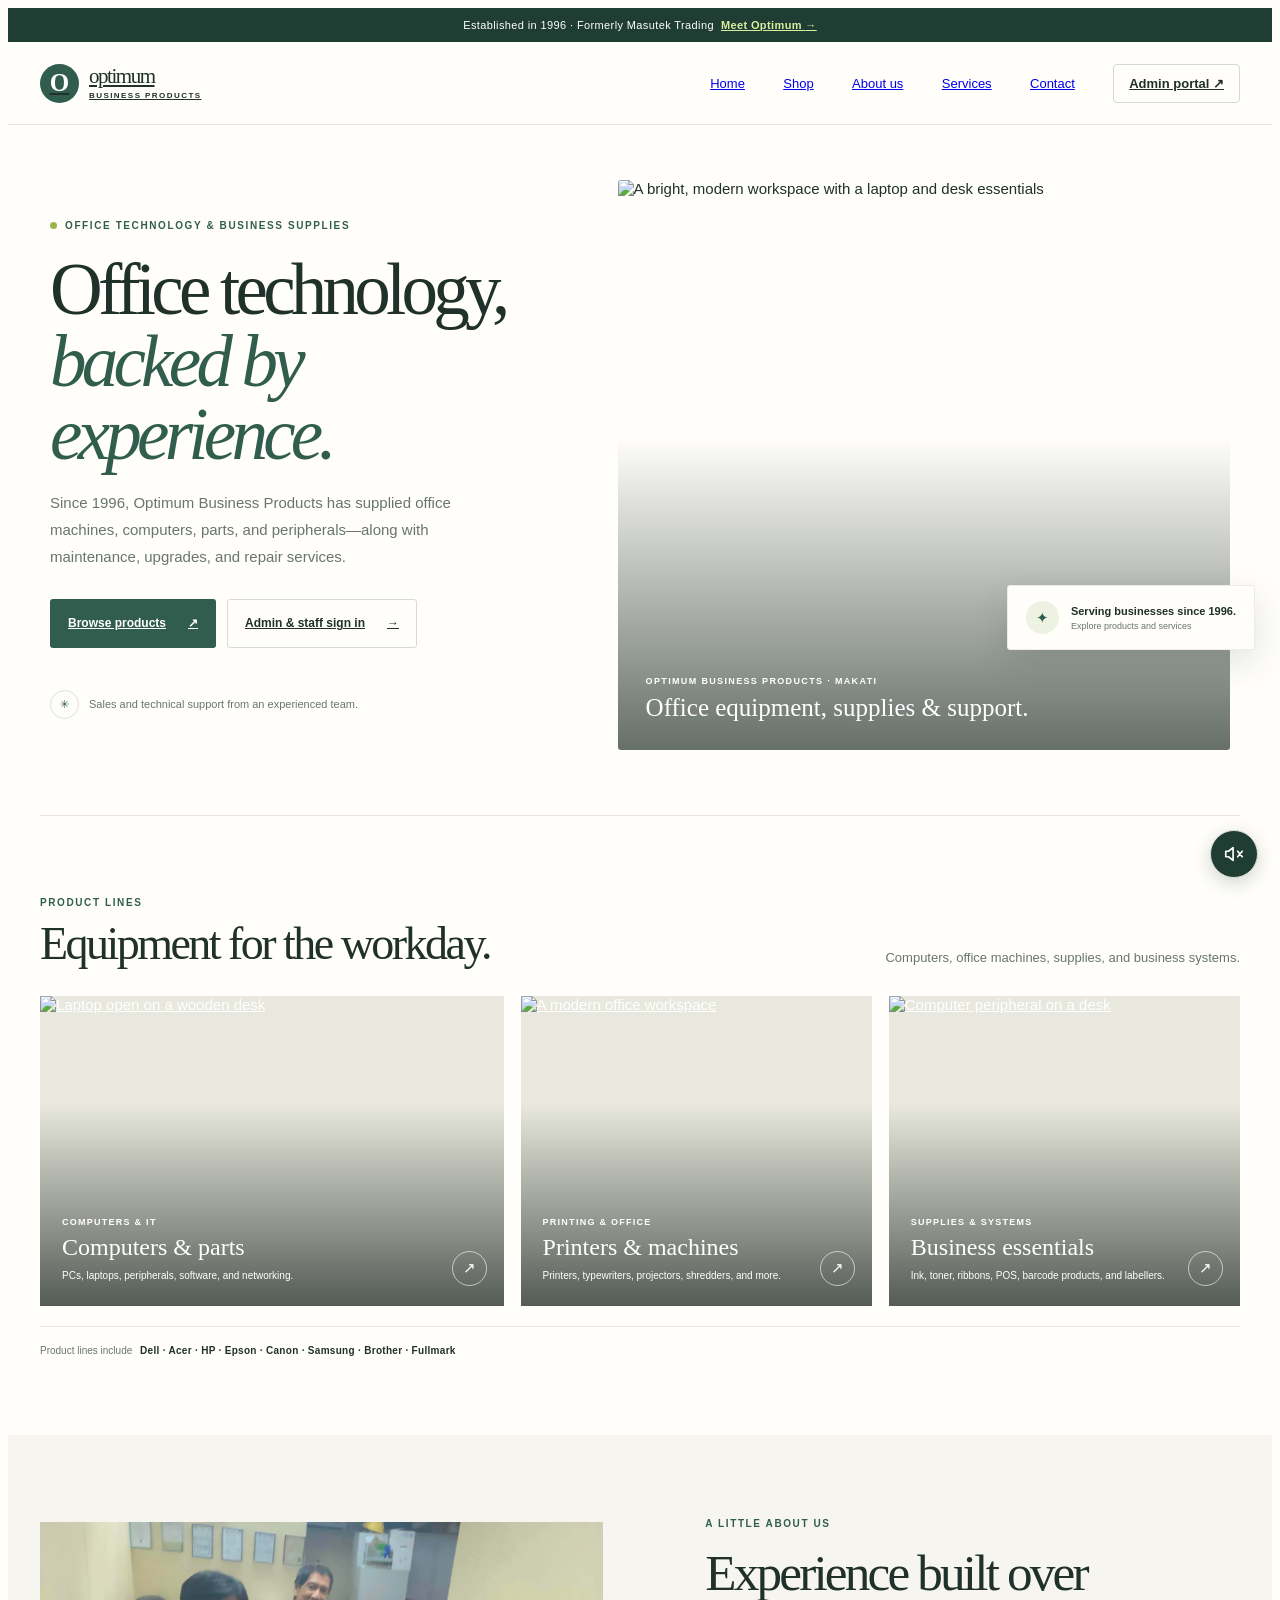
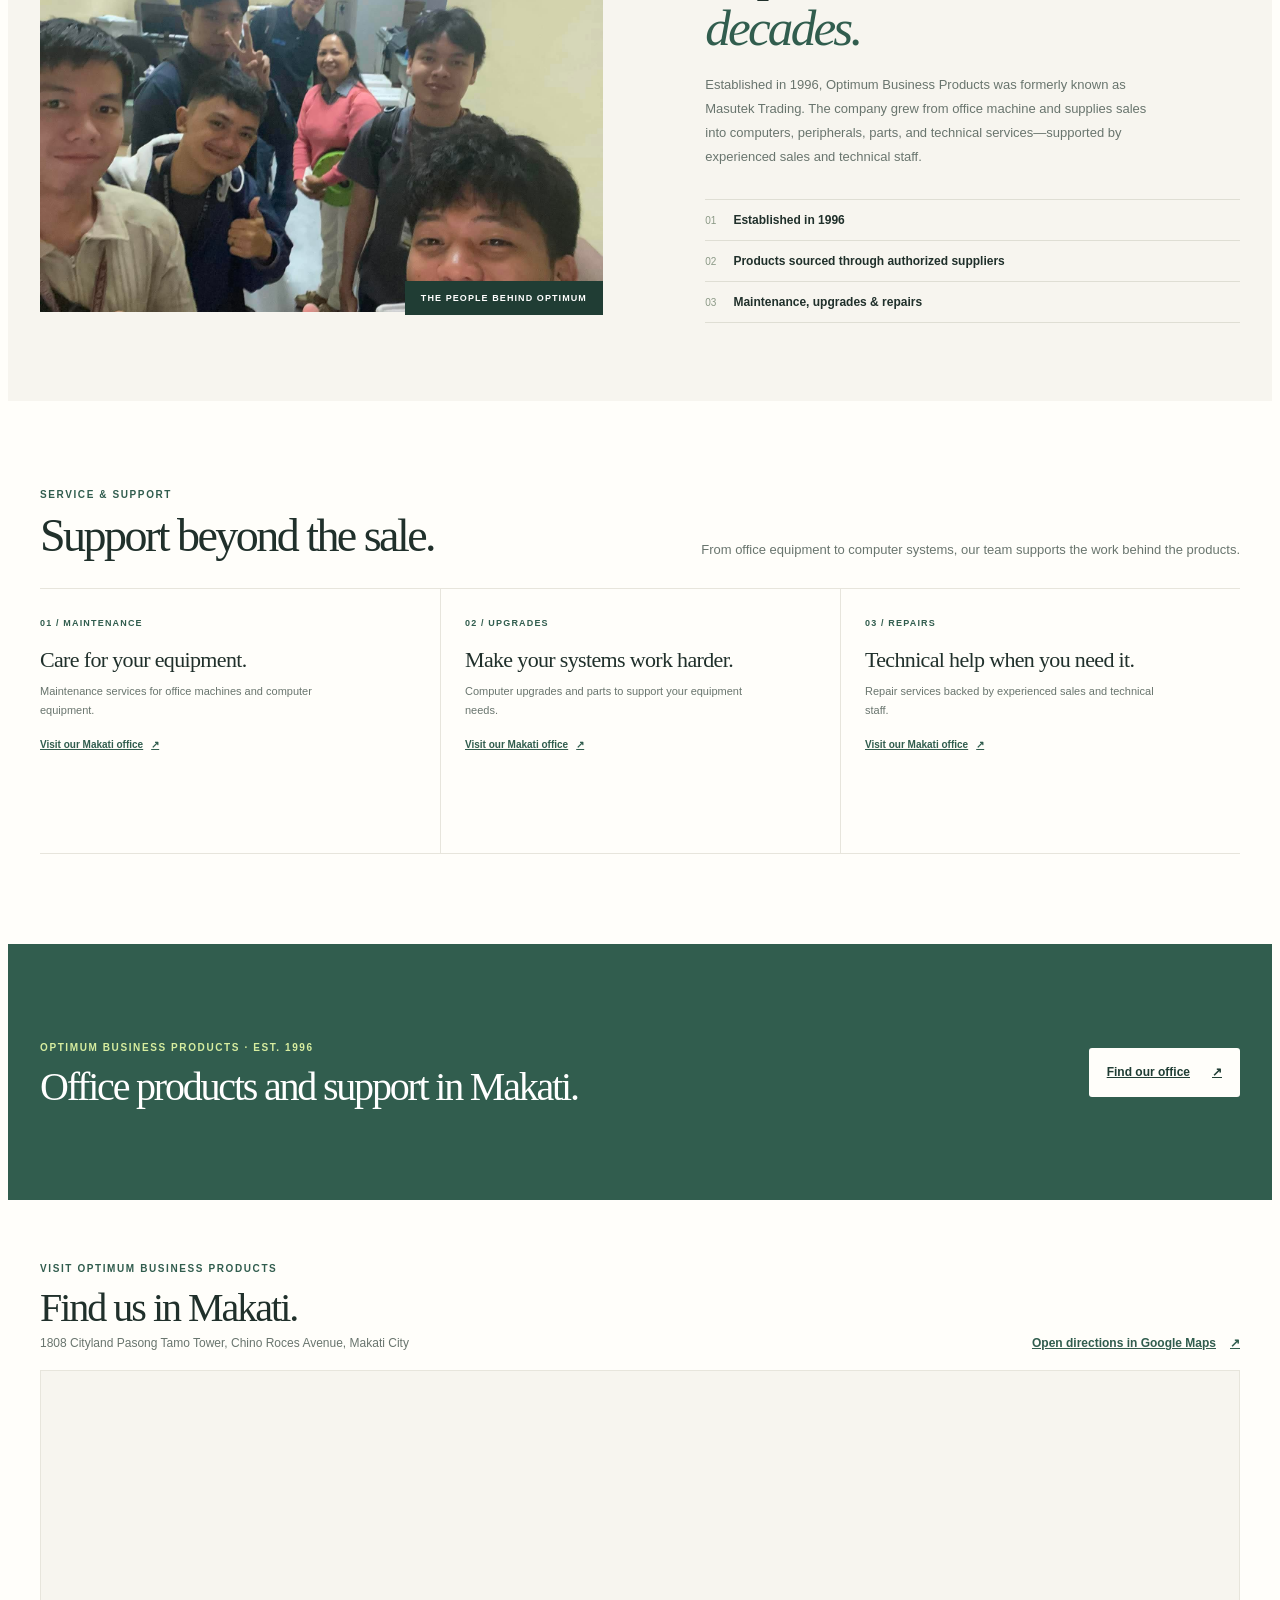
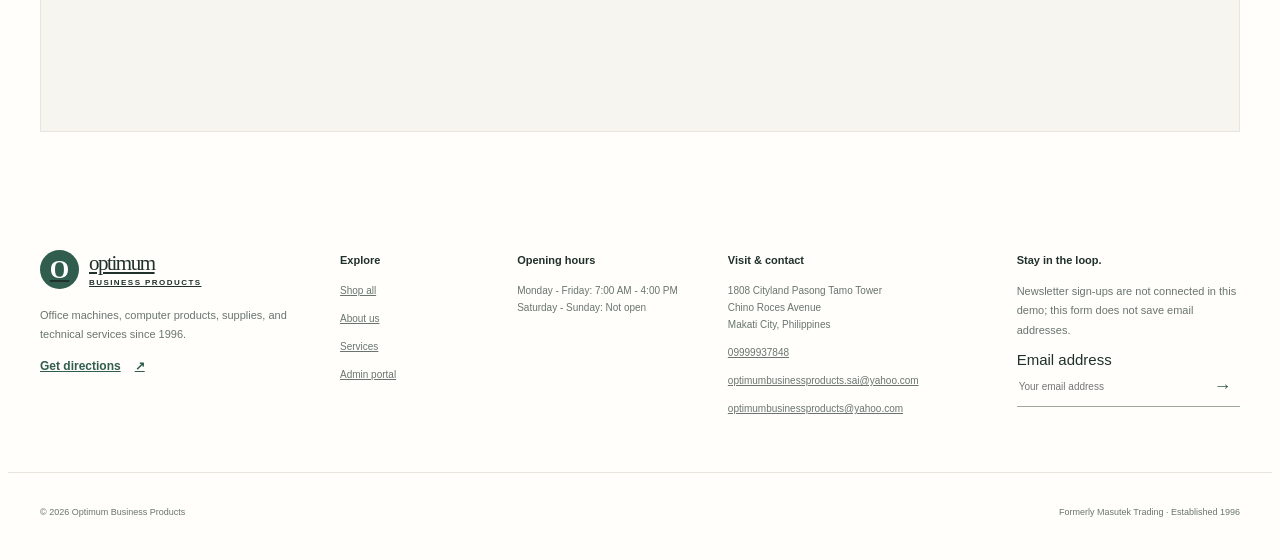
==== OBP_website/index.html @ 44f04bfe "implemennting a website for customers" ====
<!doctype html>
<html lang="en">
  <head>
    <meta charset="utf-8" />
    <meta name="viewport" content="width=device-width, initial-scale=1" />
    <meta
      name="description"
      content="Office machines, computers, parts, supplies, and technical services from Optimum Business Products in Makati City."
    />
    <title>Optimum Business Products · Office Technology &amp; Supplies</title>
    <link rel="preconnect" href="https://images.unsplash.com" />
    <link rel="stylesheet" href="/OBP_website/styles.css" />
    <script src="https://cdn.tailwindcss.com"></script>
    <script src="/OBP_website/script.js" defer></script>
  </head>
  <body class="storefront">
    <div class="store-announcement">
      <p>Established in 1996 · Formerly Masutek Trading</p>
      <a href="#about">Meet Optimum <span aria-hidden="true">→</span></a>
    </div>
    <header class="store-header">
      <div class="store-header-inner mx-auto flex items-center justify-between">
        <a class="store-brand" href="/" aria-label="Optimum Business Products home">
          <span class="store-brand-mark" aria-hidden="true">O</span>
          <span class="store-brand-name">optimum<small>BUSINESS PRODUCTS</small></span>
        </a>
        <button
          class="store-menu-toggle"
          type="button"
          aria-label="Open navigation menu"
          aria-expanded="false"
          aria-controls="store-navigation"
        >
          <span></span><span></span>
        </button>
        <nav id="store-navigation" class="store-navigation" aria-label="Main navigation">
          <a href="/">Home</a>
          <a href="/OBP_website/products.html">Shop</a>
          <a href="#about">About us</a>
          <a href="#services">Services</a>
          <a href="#contact">Contact</a>
          <a class="store-admin-link" href="/login">Admin portal <span aria-hidden="true">↗</span></a>
        </nav>
      </div>
    </header>

    <main>
      <section class="store-hero mx-auto grid grid-cols-1 items-center md:grid-cols-2">
        <div class="store-hero-copy">
          <span class="store-eyebrow"><span></span> OFFICE TECHNOLOGY &amp; BUSINESS SUPPLIES</span>
          <h1>Office technology, <em>backed by experience.</em></h1>
          <p>
            Since 1996, Optimum Business Products has supplied office machines,
            computers, parts, and peripherals—along with maintenance, upgrades,
            and repair services.
          </p>
          <div class="store-role-choice" aria-label="Choose how to continue">
            <a class="store-button store-button-primary" href="/OBP_website/products.html">
              Browse products <span aria-hidden="true">↗</span>
            </a>
            <a class="store-button store-button-secondary" href="/login">
              Admin &amp; staff sign in <span aria-hidden="true">→</span>
            </a>
          </div>
          <div class="store-hero-note">
            <span class="store-note-icon" aria-hidden="true">✳</span>
            <span>Sales and technical support from an experienced team.</span>
          </div>
        </div>
        <div class="store-hero-visual">
          <img
            src="https://images.unsplash.com/photo-1498050108023-c5249f4df085?auto=format&fit=crop&w=1400&q=85"
            alt="A bright, modern workspace with a laptop and desk essentials"
            fetchpriority="high"
          />
          <div class="store-image-caption">
            <span>OPTIMUM BUSINESS PRODUCTS · MAKATI</span>
            <strong>Office equipment, supplies &amp; support.</strong>
          </div>
          <div class="store-float-card">
            <span class="store-float-icon" aria-hidden="true">✦</span>
            <span><strong>Serving businesses since 1996.</strong><small>Explore products and services</small></span>
          </div>
        </div>
      </section>

      <section id="shop" class="store-section store-collections">
        <div class="store-section-heading">
          <div>
            <span class="store-eyebrow">PRODUCT LINES</span>
            <h2>Equipment for the workday.</h2>
          </div>
          <p>Computers, office machines, supplies, and business systems.</p>
        </div>
        <div class="store-category-grid grid grid-cols-1 md:grid-cols-2 lg:grid-cols-3">
          <a class="store-category-card store-category-wide" href="/OBP_website/products.html?category=Computers%20%26%20parts#products">
            <img
              src="https://images.unsplash.com/photo-1496181133206-80ce9b88a853?auto=format&fit=crop&w=1000&q=80"
              alt="Laptop open on a wooden desk"
              loading="lazy"
            />
            <span class="store-category-label">
              <small>COMPUTERS &amp; IT</small>
              <strong>Computers &amp; parts</strong>
              <span>PCs, laptops, peripherals, software, and networking.</span>
            </span>
            <span class="store-category-arrow" aria-hidden="true">↗</span>
          </a>
          <a class="store-category-card" href="/OBP_website/products.html?category=Printers%20%26%20machines#products">
            <img
              src="https://images.unsplash.com/photo-1497366754035-f200968a6e72?auto=format&fit=crop&w=900&q=80"
              alt="A modern office workspace"
              loading="lazy"
            />
            <span class="store-category-label">
              <small>PRINTING &amp; OFFICE</small>
              <strong>Printers &amp; machines</strong>
              <span>Printers, typewriters, projectors, shredders, and more.</span>
            </span>
            <span class="store-category-arrow" aria-hidden="true">↗</span>
          </a>
          <a class="store-category-card" href="/OBP_website/products.html?category=Business%20essentials#products">
            <img
              src="https://images.unsplash.com/photo-1527814050087-3793815479db?auto=format&fit=crop&w=900&q=80"
              alt="Computer peripheral on a desk"
              loading="lazy"
            />
            <span class="store-category-label">
              <small>SUPPLIES &amp; SYSTEMS</small>
              <strong>Business essentials</strong>
              <span>Ink, toner, ribbons, POS, barcode products, and labellers.</span>
            </span>
            <span class="store-category-arrow" aria-hidden="true">↗</span>
          </a>
        </div>
        <p class="store-brand-list">
          Product lines include <strong>Dell · Acer · HP · Epson · Canon · Samsung · Brother · Fullmark</strong>
        </p>
      </section>

      <section id="about" class="store-about grid grid-cols-1 items-center md:grid-cols-2">
        <div class="store-about-image">
          <img
            src="/OBP_website/assets/about-team.png"
            alt="Optimum Business Products team members gathered in their office"
            loading="lazy"
          />
          <span>THE PEOPLE BEHIND OPTIMUM</span>
        </div>
        <div class="store-about-copy">
          <span class="store-eyebrow">A LITTLE ABOUT US</span>
          <h2>Experience built over <em>decades.</em></h2>
          <p>
            Established in 1996, Optimum Business Products was formerly known
            as Masutek Trading. The company grew from office machine and
            supplies sales into computers, peripherals, parts, and technical
            services—supported by experienced sales and technical staff.
          </p>
          <div class="store-promise-list">
            <div><span>01</span><strong>Established in 1996</strong></div>
            <div><span>02</span><strong>Products sourced through authorized suppliers</strong></div>
            <div><span>03</span><strong>Maintenance, upgrades &amp; repairs</strong></div>
          </div>
        </div>
      </section>

      <section id="services" class="store-section store-services">
        <div class="store-section-heading">
          <div>
            <span class="store-eyebrow">SERVICE &amp; SUPPORT</span>
            <h2>Support beyond the sale.</h2>
          </div>
          <p>From office equipment to computer systems, our team supports the work behind the products.</p>
        </div>
        <div class="store-service-grid grid grid-cols-1 md:grid-cols-3">
          <article class="store-service-card">
            <span class="store-service-label">01 / MAINTENANCE</span>
            <h3>Care for your equipment.</h3>
            <p>Maintenance services for office machines and computer equipment.</p>
            <a href="#contact">Visit our Makati office <span aria-hidden="true">↗</span></a>
          </article>
          <article class="store-service-card">
            <span class="store-service-label">02 / UPGRADES</span>
            <h3>Make your systems work harder.</h3>
            <p>Computer upgrades and parts to support your equipment needs.</p>
            <a href="#contact">Visit our Makati office <span aria-hidden="true">↗</span></a>
          </article>
          <article class="store-service-card">
            <span class="store-service-label">03 / REPAIRS</span>
            <h3>Technical help when you need it.</h3>
            <p>Repair services backed by experienced sales and technical staff.</p>
            <a href="#contact">Visit our Makati office <span aria-hidden="true">↗</span></a>
          </article>
        </div>
      </section>

      <section class="store-invite">
        <div>
          <span class="store-eyebrow">OPTIMUM BUSINESS PRODUCTS · EST. 1996</span>
          <h2>Office products and support in Makati.</h2>
        </div>
        <a class="store-button store-button-light" href="#office-map">Find our office <span aria-hidden="true">↗</span></a>
      </section>
    </main>

    <section id="office-map" class="store-map-section" aria-labelledby="office-map-title">
      <div class="store-map-heading">
        <div>
          <span class="store-eyebrow">VISIT OPTIMUM BUSINESS PRODUCTS</span>
          <h2 id="office-map-title">Find us in Makati.</h2>
          <p>1808 Cityland Pasong Tamo Tower, Chino Roces Avenue, Makati City</p>
        </div>
        <a
          class="store-text-link"
          href="https://maps.google.com/?q=1808+Cityland+Pasong+Tamo+Tower+Chino+Roces+Avenue+Makati+City"
          target="_blank"
          rel="noopener noreferrer"
        >
          Open directions in Google Maps <span aria-hidden="true">↗</span>
        </a>
      </div>
      <div class="store-map-frame">
        <iframe
          title="Google Maps showing Optimum Business Products in Makati City"
          src="https://maps.google.com/maps?q=1808+Cityland+Pasong+Tamo+Tower+Chino+Roces+Avenue+Makati+City&amp;t=&amp;z=17&amp;ie=UTF8&amp;iwloc=&amp;output=embed"
          loading="lazy"
          referrerpolicy="no-referrer-when-downgrade"
          allowfullscreen
        ></iframe>
      </div>
    </section>

    <footer id="contact" class="store-footer">
      <div class="store-footer-main grid grid-cols-2 md:grid-cols-2 lg:grid-cols-5">
        <div class="store-footer-brand">
          <a class="store-brand" href="/" aria-label="Optimum Business Products home">
            <span class="store-brand-mark" aria-hidden="true">O</span>
            <span class="store-brand-name">optimum<small>BUSINESS PRODUCTS</small></span>
          </a>
          <p>Office machines, computer products, supplies, and technical services since 1996.</p>
          <a class="store-text-link" href="https://maps.google.com/?q=1808+Cityland+Pasong+Tamo+Tower+Chino+Roces+Avenue+Makati+City" target="_blank" rel="noopener noreferrer">
            Get directions <span aria-hidden="true">↗</span>
          </a>
        </div>
        <div class="store-footer-column">
          <h2>Explore</h2>
          <a href="/OBP_website/products.html">Shop all</a>
          <a href="#about">About us</a>
          <a href="#services">Services</a>
          <a href="/login">Admin portal</a>
        </div>
        <div class="store-footer-column">
          <h2>Opening hours</h2>
          <p>Monday - Friday: 7:00 AM - 4:00 PM<br />Saturday - Sunday: Not open</p>
        </div>
        <div class="store-footer-column">
          <h2>Visit &amp; contact</h2>
          <address>
            1808 Cityland Pasong Tamo Tower<br />
            Chino Roces Avenue<br />
            Makati City, Philippines
          </address>
          <a href="tel:+639999937848">09999937848</a>
          <a href="mailto:optimumbusinessproducts.sai@yahoo.com">optimumbusinessproducts.sai@yahoo.com</a>
          <a href="mailto:optimumbusinessproducts@yahoo.com">optimumbusinessproducts@yahoo.com</a>
        </div>
        <div class="store-footer-newsletter">
          <h2>Stay in the loop.</h2>
          <p>Newsletter sign-ups are not connected in this demo; this form does not save email addresses.</p>
          <form id="newsletter-form" class="store-newsletter-form">
            <label class="sr-only" for="newsletter-email">Email address</label>
            <div class="store-newsletter-input">
              <input id="newsletter-email" name="email" type="email" autocomplete="email" placeholder="Your email address" required />
              <button type="submit" aria-label="Join newsletter">→</button>
            </div>
            <span id="newsletter-message" role="status" aria-live="polite"></span>
          </form>
        </div>
      </div>
      <div class="store-footer-bottom">
        <span>© <span id="store-year"></span> Optimum Business Products</span>
        <span>Formerly Masutek Trading · Established 1996</span>
      </div>
    </footer>
    <audio
      id="background-music"
      src="/OBP_website/assets/WDDRRP%20TEASER%20MUSIC%20VIEDO%20RUTHLESS%20RECORDS.mp3"
      loop
      preload="none"
    ></audio>
    <div class="store-music-control">
      <span id="music-status" class="store-music-status" role="status" aria-live="polite"></span>
      <button
        id="music-toggle"
        class="store-music-toggle"
        type="button"
        aria-label="Play background music"
        aria-pressed="false"
        title="Play background music"
      >
        <svg viewBox="0 0 24 24" aria-hidden="true">
          <path d="M11 5 6 9H3v6h3l5 4V5Z"></path>
          <path class="store-music-icon-on" d="M15.5 8.5a5 5 0 0 1 0 7"></path>
          <path class="store-music-icon-on" d="M18.5 5.5a9 9 0 0 1 0 13"></path>
          <path class="store-music-icon-off" d="m16 9 5 6m0-6-5 6"></path>
        </svg>
      </button>
    </div>
  </body>
</html>
---- OBP_website/styles.css ----
html {
  scroll-behavior: smooth;
}
.storefront.store-page-leaving {
  opacity: 0;
}
.storefront {
  --store-ink: #20302b;
  --store-muted: #69756e;
  --store-cream: #f7f5ef;
  --store-paper: #fffefa;
  --store-green: #315d4e;
  --store-deep: #203d34;
  --store-lime: #d7ed9f;
  --store-line: #e7e5dc;
  background: var(--store-paper);
  color: var(--store-ink);
  font-family: "Segoe UI", Arial, sans-serif;
  font-size: 15px;
  transition: opacity 180ms ease;
}
.store-announcement {
  display: flex;
  min-height: 34px;
  align-items: center;
  justify-content: center;
  gap: 7px;
  background: var(--store-deep);
  color: #fff;
  font-size: 11px;
  letter-spacing: 0.035em;
}
.store-announcement p {
  margin: 0;
}
.store-announcement a {
  color: var(--store-lime);
  font-weight: 650;
}
.store-header {
  position: relative;
  z-index: 5;
  border-bottom: 1px solid var(--store-line);
  background: var(--store-paper);
}
.store-header-inner {
  display: flex;
  width: min(1240px, calc(100% - 64px));
  height: 82px;
  align-items: center;
  justify-content: space-between;
  margin: 0 auto;
}
.store-brand {
  display: inline-flex;
  flex: 0 0 auto;
  align-items: center;
  gap: 10px;
  color: var(--store-ink);
}
.store-brand-mark {
  display: grid;
  width: 39px;
  height: 39px;
  place-items: center;
  border-radius: 50%;
  background: var(--store-green);
  color: white;
  font-family: Georgia, serif;
  font-size: 25px;
  font-weight: 700;
}
.store-brand-name {
  font-family: Georgia, "Times New Roman", serif;
  font-size: 21px;
  letter-spacing: -0.07em;
  line-height: 1;
}
.store-brand-name small {
  display: block;
  margin-top: 5px;
  font-family: "Segoe UI", Arial, sans-serif;
  font-size: 8px;
  font-weight: 700;
  letter-spacing: 0.18em;
}
.store-navigation {
  display: flex;
  align-items: center;
  gap: clamp(20px, 3vw, 42px);
  color: #46534c;
  font-size: 13px;
}
.store-navigation > a:not(.store-admin-link):hover,
.store-footer-column a:hover {
  color: var(--store-green);
}
.store-navigation .store-admin-link {
  padding: 11px 15px;
  border: 1px solid #d5d9d1;
  border-radius: 4px;
  color: var(--store-ink);
  font-weight: 650;
}
.store-navigation .store-admin-link:hover {
  border-color: var(--store-green);
  color: var(--store-green);
}
.store-menu-toggle {
  display: none;
}
.store-music-control {
  position: fixed;
  z-index: 20;
  right: 22px;
  bottom: 22px;
  display: flex;
  align-items: center;
  gap: 9px;
}
.store-music-toggle {
  display: grid;
  width: 48px;
  height: 48px;
  flex: 0 0 auto;
  place-items: center;
  border: 1px solid #d5d9d1;
  border-radius: 50%;
  background: var(--store-deep);
  color: white;
  box-shadow: 0 5px 18px rgba(32, 48, 43, 0.2);
  cursor: pointer;
  transition:
    transform 0.18s ease,
    background 0.18s ease;
}
.store-music-toggle:hover {
  transform: translateY(-2px);
  background: var(--store-green);
}
.store-music-toggle:focus-visible {
  outline: 3px solid #99b64b;
  outline-offset: 3px;
}
.store-music-toggle svg {
  width: 22px;
  height: 22px;
  fill: none;
  stroke: currentColor;
  stroke-linecap: round;
  stroke-linejoin: round;
  stroke-width: 1.8;
}
.store-music-icon-on {
  display: none;
}
.store-music-toggle[aria-pressed="true"] .store-music-icon-on {
  display: block;
}
.store-music-toggle[aria-pressed="true"] .store-music-icon-off {
  display: none;
}
.store-music-status:not(:empty) {
  max-width: min(250px, calc(100vw - 100px));
  padding: 9px 12px;
  border: 1px solid var(--store-line);
  border-radius: 3px;
  background: var(--store-paper);
  color: var(--store-ink);
  box-shadow: 0 5px 18px rgba(32, 48, 43, 0.12);
  font-size: 11px;
  line-height: 1.45;
}
.store-hero {
  display: grid;
  width: min(1240px, calc(100% - 64px));
  min-height: 570px;
  grid-template-columns: 0.91fr 1.09fr;
  align-items: center;
  gap: 58px;
  margin: 0 auto;
  padding: 55px 0 65px;
}
.store-hero-copy {
  padding: 4px 0 0 10px;
}
.store-eyebrow {
  display: inline-flex;
  align-items: center;
  gap: 8px;
  color: var(--store-green);
  font-size: 10px;
  font-weight: 750;
  letter-spacing: 0.16em;
}
.store-eyebrow > span {
  width: 7px;
  height: 7px;
  border-radius: 50%;
  background: #99b64b;
}
.store-hero h1 {
  max-width: 520px;
  margin: 22px 0 18px;
  font-family: Georgia, "Times New Roman", serif;
  font-size: clamp(49px, 5.7vw, 76px);
  font-weight: 500;
  letter-spacing: -0.065em;
  line-height: 0.99;
}
.store-hero h1 em,
.store-about h2 em {
  color: var(--store-green);
  font-weight: 500;
}
.store-hero-copy > p {
  max-width: 430px;
  margin: 0;
  color: var(--store-muted);
  font-size: 15px;
  line-height: 1.8;
}
.store-role-choice {
  display: flex;
  flex-wrap: wrap;
  gap: 11px;
  margin-top: 29px;
}
.store-button {
  display: inline-flex;
  min-height: 47px;
  align-items: center;
  justify-content: center;
  gap: 22px;
  padding: 0 17px;
  border: 1px solid transparent;
  border-radius: 3px;
  font-size: 12px;
  font-weight: 700;
  transition:
    transform 0.18s ease,
    background 0.18s ease,
    border-color 0.18s ease;
}
.store-button:hover {
  transform: translateY(-2px);
}
.store-button-primary {
  background: var(--store-green);
  color: #fff;
}
.store-button-primary:hover {
  background: var(--store-deep);
}
.store-button-secondary {
  border-color: #d7dbd3;
  background: transparent;
  color: var(--store-ink);
}
.store-button-secondary:hover {
  border-color: var(--store-green);
  color: var(--store-green);
}
.store-hero-note {
  display: flex;
  align-items: center;
  gap: 10px;
  margin-top: 42px;
  color: var(--store-muted);
  font-size: 11px;
}
.store-note-icon {
  display: grid;
  width: 27px;
  height: 27px;
  place-items: center;
  border: 1px solid #dde2d8;
  border-radius: 50%;
  color: var(--store-green);
}
.store-hero-visual {
  position: relative;
  min-height: 410px;
  align-self: stretch;
  margin-right: 10px;
}
.store-hero-visual > img {
  position: absolute;
  width: 100%;
  height: 100%;
  border-radius: 3px;
  object-fit: cover;
  object-position: center;
}
.store-hero-visual::after {
  position: absolute;
  inset: 45% 0 0;
  border-radius: 0 0 3px 3px;
  background: linear-gradient(transparent, rgba(20, 34, 27, 0.65));
  content: "";
}
.store-image-caption {
  position: absolute;
  z-index: 1;
  right: 28px;
  bottom: 28px;
  left: 28px;
  display: grid;
  gap: 8px;
  color: white;
}
.store-image-caption span {
  font-size: 9px;
  font-weight: 700;
  letter-spacing: 0.15em;
}
.store-image-caption strong {
  font-family: Georgia, "Times New Roman", serif;
  font-size: 25px;
  font-weight: 500;
}
.store-float-card {
  position: absolute;
  z-index: 2;
  right: -25px;
  bottom: 100px;
  display: flex;
  align-items: center;
  gap: 12px;
  max-width: 240px;
  padding: 15px 18px;
  border: 1px solid #eeece4;
  border-radius: 3px;
  background: var(--store-paper);
  box-shadow: 0 12px 35px rgba(32, 48, 43, 0.13);
}
.store-float-icon {
  display: grid;
  width: 33px;
  height: 33px;
  flex: 0 0 auto;
  place-items: center;
  border-radius: 50%;
  background: #edf2e2;
  color: var(--store-green);
}
.store-float-card strong,
.store-float-card small {
  display: block;
}
.store-float-card strong {
  font-size: 11px;
}
.store-float-card small {
  margin-top: 4px;
  color: var(--store-muted);
  font-size: 9px;
}
.store-section {
  width: min(1240px, calc(100% - 64px));
  margin: 0 auto;
  padding: 76px 0;
}
.store-collections {
  border-top: 1px solid var(--store-line);
}
.store-section-heading {
  display: flex;
  align-items: end;
  justify-content: space-between;
  gap: 24px;
  margin-bottom: 27px;
}
.store-section-heading h2,
.store-about h2,
.store-invite h2 {
  margin: 10px 0 0;
  font-family: Georgia, "Times New Roman", serif;
  font-size: clamp(32px, 4vw, 46px);
  font-weight: 500;
  letter-spacing: -0.055em;
  line-height: 1.08;
}
.store-section-heading > p {
  margin: 0 0 4px;
  color: var(--store-muted);
  font-size: 13px;
}
.store-category-grid {
  display: grid;
  grid-template-columns: 1.32fr 1fr 1fr;
  gap: 17px;
}
.store-category-card {
  position: relative;
  display: block;
  min-height: 310px;
  overflow: hidden;
  background: #e8e8de;
  color: white;
}
.store-category-card::after {
  position: absolute;
  inset: 35% 0 0;
  background: linear-gradient(transparent, rgba(14, 25, 20, 0.68));
  content: "";
}
.store-category-card img {
  width: 100%;
  height: 100%;
  min-height: 310px;
  object-fit: cover;
  transition: transform 0.45s ease;
}
.store-category-card:hover img {
  transform: scale(1.035);
}
.store-category-label {
  position: absolute;
  z-index: 1;
  right: 60px;
  bottom: 22px;
  left: 22px;
  display: grid;
  gap: 7px;
}
.store-category-label > span {
  max-width: 340px;
  font-size: 10px;
  line-height: 1.55;
}
.store-category-label small {
  font-size: 9px;
  font-weight: 700;
  letter-spacing: 0.14em;
}
.store-category-label strong {
  font-family: Georgia, "Times New Roman", serif;
  font-size: 24px;
  font-weight: 500;
}
.store-category-arrow {
  position: absolute;
  z-index: 1;
  right: 17px;
  bottom: 20px;
  display: grid;
  width: 33px;
  height: 33px;
  place-items: center;
  border: 1px solid rgba(255, 255, 255, 0.6);
  border-radius: 50%;
}
.store-brand-list {
  margin: 20px 0 0;
  padding-top: 15px;
  border-top: 1px solid var(--store-line);
  color: var(--store-muted);
  font-size: 10px;
  line-height: 1.7;
}
.store-brand-list strong {
  margin-left: 5px;
  color: var(--store-ink);
  letter-spacing: 0.03em;
}
.store-products {
  border-top: 1px solid var(--store-line);
}
.store-catalog-intro {
  width: min(1240px, calc(100% - 64px));
  margin: 0 auto;
  padding: 72px 0 45px;
}
.store-catalog-intro h1 {
  max-width: 760px;
  margin: 16px 0 12px;
  font-family: Georgia, "Times New Roman", serif;
  font-size: clamp(42px, 6vw, 68px);
  font-weight: 500;
  letter-spacing: -0.06em;
  line-height: 1;
}
.store-catalog-intro > p {
  max-width: 590px;
  margin: 0 0 18px;
  color: var(--store-muted);
  font-size: 14px;
  line-height: 1.75;
}
.store-catalog-page .store-products {
  padding-top: 44px;
}
.store-catalog-return {
  display: flex;
  width: min(1240px, calc(100% - 64px));
  align-items: center;
  justify-content: space-between;
  gap: 24px;
  margin: 0 auto 72px;
  padding: 27px 30px;
  background: var(--store-cream);
}
.store-catalog-return h2 {
  margin: 7px 0;
  font-family: Georgia, "Times New Roman", serif;
  font-size: 27px;
  font-weight: 500;
  letter-spacing: -0.04em;
}
.store-catalog-return p {
  margin: 0;
  color: var(--store-muted);
  font-size: 11px;
}
.store-catalog-footer-grid {
  grid-template-columns: repeat(4, minmax(0, 1fr));
}
.store-catalog-note {
  margin: -7px 0 20px;
  padding: 12px 14px;
  border-left: 3px solid #99b64b;
  background: var(--store-cream);
  color: var(--store-muted);
  font-size: 11px;
  line-height: 1.65;
}
.store-product-filters {
  display: grid;
  grid-template-columns: minmax(200px, 1.4fr) minmax(160px, 0.8fr) minmax(140px, 0.7fr) auto;
  align-items: end;
  gap: 12px;
  margin: 24px 0 14px;
}
.store-product-filters label {
  display: grid;
  gap: 7px;
  color: var(--store-ink);
  font-size: 10px;
  font-weight: 700;
}
.store-product-filters input,
.store-product-filters select {
  width: 100%;
  min-width: 0;
  height: 42px;
  padding: 0 11px;
  border: 1px solid #dfe3d9;
  border-radius: 3px;
  background: white;
  color: var(--store-ink);
  font-size: 11px;
  font-weight: 400;
}
.store-filter-reset {
  height: 42px;
  padding: 0 13px;
  border: 1px solid #dfe3d9;
  border-radius: 3px;
  background: transparent;
  color: var(--store-green);
  font-size: 10px;
  font-weight: 700;
}
.store-filter-reset:hover {
  border-color: var(--store-green);
  background: var(--store-cream);
}
.store-product-results {
  margin: 0 0 12px;
  color: var(--store-muted);
  font-size: 10px;
}
.store-product-grid {
  display: grid;
  grid-template-columns: repeat(3, minmax(0, 1fr));
  gap: 15px;
}
.store-product-card {
  overflow: hidden;
  border: 1px solid var(--store-line);
  background: var(--store-paper);
  transition:
    transform 0.18s ease,
    box-shadow 0.18s ease;
}
.store-product-card:hover {
  transform: translateY(-2px);
  box-shadow: 0 10px 24px rgba(32, 48, 43, 0.08);
}
.store-product-art {
  display: flex;
  min-height: 150px;
  align-items: center;
  justify-content: center;
  flex-direction: column;
  gap: 12px;
  color: var(--store-deep);
}
.store-product-art-computers {
  background: #e8eee5;
}
.store-product-art-machines {
  background: #f0eee3;
}
.store-product-art-supplies {
  background: #e8eeed;
}
.store-product-art > span {
  color: var(--store-green);
  font-size: 8px;
  font-weight: 750;
  letter-spacing: 0.16em;
}
.store-product-art > strong {
  max-width: 90%;
  font-family: Georgia, "Times New Roman", serif;
  font-size: clamp(24px, 3vw, 36px);
  font-weight: 500;
  letter-spacing: -0.05em;
  text-align: center;
}
.store-product-details {
  display: flex;
  min-height: 190px;
  align-items: flex-start;
  flex-direction: column;
  padding: 15px 16px 16px;
}
.store-product-category {
  color: var(--store-green);
  font-size: 9px;
  font-weight: 700;
  letter-spacing: 0.08em;
}
.store-product-details h3 {
  margin: 8px 0 6px;
  font-family: Georgia, "Times New Roman", serif;
  font-size: 20px;
  font-weight: 500;
  letter-spacing: -0.03em;
  line-height: 1.2;
}
.store-product-details > p {
  margin: 0;
  color: var(--store-muted);
  font-size: 10px;
  line-height: 1.6;
}
.store-product-details .store-product-brand {
  margin-top: 9px;
  color: var(--store-ink);
  font-size: 9px;
  font-weight: 650;
}
.store-product-details > a {
  margin-top: auto;
  padding-top: 14px;
  color: var(--store-green);
  font-size: 10px;
  font-weight: 700;
}
.store-product-empty {
  padding: 24px;
  border: 1px dashed #dfe3d9;
  color: var(--store-muted);
  font-size: 12px;
  text-align: center;
}
.store-about {
  display: grid;
  grid-template-columns: 1fr 0.95fr;
  align-items: center;
  gap: clamp(40px, 8vw, 110px);
  padding: 78px max(32px, calc((100% - 1240px) / 2));
  background: var(--store-cream);
}
.store-about-image {
  position: relative;
  min-height: 390px;
}
.store-about-image img {
  width: 100%;
  height: 390px;
  object-fit: cover;
}
.store-about-image > span {
  position: absolute;
  right: 0;
  bottom: 0;
  padding: 12px 16px;
  background: var(--store-deep);
  color: white;
  font-size: 9px;
  font-weight: 700;
  letter-spacing: 0.12em;
}
.store-about h2 {
  max-width: 450px;
  margin-top: 15px;
  font-size: clamp(37px, 4vw, 52px);
}
.store-about-copy > p {
  max-width: 450px;
  margin: 18px 0;
  color: var(--store-muted);
  font-size: 13px;
  line-height: 1.85;
}
.store-text-link {
  display: inline-flex;
  align-items: center;
  gap: 14px;
  color: var(--store-green);
  font-size: 12px;
  font-weight: 700;
}
.store-promise-list {
  display: grid;
  gap: 0;
  margin-top: 30px;
  border-top: 1px solid #dfded4;
}
.store-promise-list > div {
  display: flex;
  align-items: center;
  gap: 17px;
  padding: 13px 0;
  border-bottom: 1px solid #dfded4;
  font-size: 12px;
}
.store-promise-list span {
  color: #8b9986;
  font-size: 10px;
}
.store-services {
  padding-top: 83px;
  padding-bottom: 90px;
}
.store-service-grid {
  display: grid;
  grid-template-columns: repeat(3, minmax(0, 1fr));
  border-top: 1px solid var(--store-line);
  border-bottom: 1px solid var(--store-line);
}
.store-service-card {
  min-height: 218px;
  padding: 23px 24px 23px 0;
}
.store-service-card + .store-service-card {
  padding-left: 24px;
  border-left: 1px solid var(--store-line);
}
.store-service-label {
  color: var(--store-green);
  font-size: 9px;
  font-weight: 700;
  letter-spacing: 0.13em;
}
.store-service-card h3 {
  max-width: 290px;
  margin: 18px 0 9px;
  font-family: Georgia, "Times New Roman", serif;
  font-size: 22px;
  font-weight: 500;
  letter-spacing: -0.03em;
  line-height: 1.18;
}
.store-service-card p {
  max-width: 300px;
  margin: 0;
  color: var(--store-muted);
  font-size: 11px;
  line-height: 1.7;
}
.store-service-card a {
  display: inline-flex;
  align-items: center;
  gap: 8px;
  margin-top: 20px;
  color: var(--store-green);
  font-size: 10px;
  font-weight: 700;
}
.store-invite {
  display: flex;
  min-height: 180px;
  align-items: center;
  justify-content: space-between;
  gap: 30px;
  padding: 38px max(32px, calc((100% - 1240px) / 2));
  background: var(--store-green);
  color: white;
}
.store-invite .store-eyebrow {
  color: #d7ed9f;
}
.store-invite h2 {
  margin-top: 11px;
  font-size: clamp(29px, 3.4vw, 40px);
}
.store-button-light {
  flex: 0 0 auto;
  background: var(--store-paper);
  color: var(--store-deep);
}
.store-button-light:hover {
  background: var(--store-lime);
}
.store-map-section {
  width: min(1240px, calc(100% - 64px));
  margin: 0 auto;
  padding: 58px 0 64px;
}
.store-map-heading {
  display: flex;
  align-items: flex-end;
  justify-content: space-between;
  gap: 24px;
  margin-bottom: 20px;
}
.store-map-heading h2 {
  margin: 9px 0 5px;
  font-family: Georgia, "Times New Roman", serif;
  font-size: clamp(30px, 3.5vw, 40px);
  font-weight: 500;
  letter-spacing: -0.05em;
}
.store-map-heading p {
  margin: 0;
  color: var(--store-muted);
  font-size: 12px;
}
.store-map-frame {
  height: 360px;
  overflow: hidden;
  border: 1px solid var(--store-line);
  background: var(--store-cream);
}
.store-map-frame iframe {
  display: block;
  width: 100%;
  height: 100%;
  border: 0;
}
.store-footer {
  background: var(--store-paper);
}
.store-footer-main {
  display: grid;
  width: min(1240px, calc(100% - 64px));
  grid-template-columns: 1.2fr 0.65fr 0.8fr 1.15fr 1fr;
  gap: 32px;
  margin: 0 auto;
  padding: 54px 0 45px;
}
.store-footer-brand > p,
.store-footer-column > p,
.store-footer-column address,
.store-footer-newsletter > p {
  color: var(--store-muted);
  font-size: 11px;
  line-height: 1.75;
}
.store-footer-brand > p {
  margin: 17px 0 11px;
}
.store-footer-brand .store-contact-note {
  margin-top: 9px;
  color: #89918a;
  font-size: 9px;
}
.store-footer-column,
.store-footer-newsletter {
  display: flex;
  align-items: flex-start;
  flex-direction: column;
  gap: 11px;
}
.store-footer-column h2,
.store-footer-newsletter h2 {
  margin: 4px 0 5px;
  font-size: 11px;
  font-weight: 750;
}
.store-footer-column a,
.store-footer-column > p,
.store-footer-column address {
  margin: 0;
  color: var(--store-muted);
  font-size: 10px;
  line-height: 1.7;
  overflow-wrap: anywhere;
}
.store-footer-column a span {
  color: var(--store-green);
}
.store-footer-column address {
  font-style: normal;
}
.store-footer-newsletter > p {
  margin: 0;
}
.store-newsletter-form {
  width: 100%;
}
.store-newsletter-input {
  display: flex;
  min-height: 38px;
  border-bottom: 1px solid #9fa99b;
}
.store-newsletter-input input {
  width: 100%;
  min-width: 0;
  border: 0;
  background: transparent;
  color: var(--store-ink);
  font-size: 10px;
}
.store-newsletter-input input:focus {
  outline: 0;
}
.store-newsletter-input button {
  width: 35px;
  flex: 0 0 auto;
  border: 0;
  background: transparent;
  color: var(--store-green);
  font-size: 18px;
}
#newsletter-message {
  display: block;
  min-height: 14px;
  margin-top: 6px;
  color: var(--store-muted);
  font-size: 9px;
}
.store-footer-bottom {
  display: flex;
  min-height: 57px;
  align-items: center;
  justify-content: space-between;
  gap: 15px;
  padding: 11px max(32px, calc((100% - 1240px) / 2));
  border-top: 1px solid var(--store-line);
  color: var(--store-muted);
  font-size: 9px;
}
@media (max-width: 900px) {
  .store-hero {
    min-height: 490px;
    gap: 30px;
  }
  .store-hero h1 {
    font-size: clamp(47px, 6.3vw, 62px);
  }
  .store-hero-visual {
    min-height: 350px;
    margin-right: 0;
  }
  .store-float-card {
    right: -10px;
  }
  .store-category-grid {
    grid-template-columns: 1fr 1fr;
  }
  .store-category-wide {
    grid-column: span 2;
  }
  .store-category-card,
  .store-category-card img {
    min-height: 260px;
  }
  .store-product-filters {
    grid-template-columns: repeat(2, minmax(0, 1fr));
  }
  .store-product-grid {
    grid-template-columns: repeat(2, minmax(0, 1fr));
  }
  .store-about {
    gap: 38px;
  }
  .store-about-image,
  .store-about-image img {
    min-height: 330px;
    height: 330px;
  }
  .store-footer-main {
    grid-template-columns: repeat(2, minmax(0, 1fr));
    gap: 30px 24px;
  }
  .store-footer-brand {
    grid-column: span 2;
  }
  .store-footer-newsletter {
    grid-column: span 2;
    padding-top: 7px;
  }
}
@media (max-width: 680px) {
  .store-announcement {
    min-height: 32px;
    font-size: 9px;
  }
  .store-header-inner {
    width: calc(100% - 36px);
    height: 69px;
  }
  .store-music-control {
    right: 14px;
    bottom: 14px;
  }
  .store-music-toggle {
    width: 44px;
    height: 44px;
  }
  .store-catalog-intro,
  .store-catalog-return {
    width: calc(100% - 36px);
  }
  .store-catalog-intro {
    padding: 49px 0 32px;
  }
  .store-catalog-intro h1 {
    font-size: 43px;
  }
  .store-catalog-page .store-products {
    padding-top: 38px;
  }
  .store-catalog-return {
    align-items: flex-start;
    flex-direction: column;
    margin-bottom: 48px;
    padding: 22px;
  }
  .store-brand-mark {
    width: 35px;
    height: 35px;
    font-size: 22px;
  }
  .store-brand-name {
    font-size: 19px;
  }
  .store-menu-toggle {
    display: flex;
    width: 42px;
    height: 42px;
    align-items: center;
    justify-content: center;
    flex-direction: column;
    gap: 6px;
    border: 1px solid var(--store-line);
    border-radius: 3px;
    background: transparent;
  }
  .store-menu-toggle span {
    width: 17px;
    height: 1.5px;
    background: var(--store-ink);
    transition: transform 0.18s ease;
  }
  .store-menu-toggle[aria-expanded="true"] span:first-child {
    transform: translateY(3.75px) rotate(45deg);
  }
  .store-menu-toggle[aria-expanded="true"] span:last-child {
    transform: translateY(-3.75px) rotate(-45deg);
  }
  .store-navigation {
    position: absolute;
    top: 100%;
    right: 0;
    left: 0;
    display: none;
    align-items: stretch;
    flex-direction: column;
    gap: 0;
    padding: 8px 18px 17px;
    border-bottom: 1px solid var(--store-line);
    background: var(--store-paper);
    box-shadow: 0 12px 18px rgba(32, 48, 43, 0.07);
  }
  .store-navigation.is-open {
    display: flex;
  }
  .store-navigation > a:not(.store-admin-link) {
    padding: 13px 2px;
    border-bottom: 1px solid var(--store-line);
  }
  .store-navigation .store-admin-link {
    align-self: flex-start;
    margin-top: 12px;
  }
  .store-hero {
    width: calc(100% - 36px);
    grid-template-columns: 1fr;
    gap: 28px;
    padding: 54px 0 50px;
  }
  .store-hero-copy {
    padding-left: 0;
  }
  .store-hero h1 {
    max-width: 430px;
    margin: 19px 0 13px;
    font-size: clamp(49px, 13vw, 69px);
  }
  .store-hero-copy > p {
    max-width: 460px;
    font-size: 13px;
  }
  .store-role-choice {
    margin-top: 23px;
  }
  .store-button {
    min-height: 44px;
    gap: 15px;
    padding: 0 13px;
    font-size: 11px;
  }
  .store-hero-note {
    margin-top: 22px;
  }
  .store-hero-visual {
    min-height: 310px;
  }
  .store-float-card {
    right: 10px;
    bottom: 72px;
  }
  .store-section {
    width: calc(100% - 36px);
    padding: 57px 0;
  }
  .store-section-heading {
    align-items: flex-start;
    flex-direction: column;
    gap: 12px;
  }
  .store-section-heading h2 {
    font-size: 36px;
  }
  .store-section-heading > p {
    font-size: 12px;
  }
  .store-category-grid {
    grid-template-columns: 1fr;
    gap: 12px;
  }
  .store-category-wide {
    grid-column: auto;
  }
  .store-category-card,
  .store-category-card img {
    min-height: 245px;
    height: 245px;
  }
  .store-product-filters,
  .store-product-grid {
    grid-template-columns: 1fr;
  }
  .store-product-art {
    min-height: 130px;
  }
  .store-product-details {
    min-height: 174px;
  }
  .store-about {
    grid-template-columns: 1fr;
    gap: 33px;
    padding: 52px 18px;
  }
  .store-about-image,
  .store-about-image img {
    min-height: 260px;
    height: 260px;
  }
  .store-about h2 {
    font-size: 40px;
  }
  .store-services .store-section-heading {
    align-items: flex-start;
  }
  .store-service-grid {
    grid-template-columns: 1fr;
  }
  .store-service-card,
  .store-service-card + .store-service-card {
    min-height: 0;
    padding: 20px 0;
    border-left: 0;
  }
  .store-service-card + .store-service-card {
    border-top: 1px solid var(--store-line);
  }
  .store-service-card h3 {
    margin-top: 12px;
  }
  .store-service-card a {
    margin-top: 13px;
  }
  .store-invite {
    align-items: flex-start;
    flex-direction: column;
    gap: 21px;
    padding: 37px 18px;
  }
  .store-invite h2 {
    font-size: 34px;
  }
  .store-map-section {
    width: calc(100% - 36px);
    padding: 42px 0 48px;
  }
  .store-map-heading {
    align-items: flex-start;
    flex-direction: column;
    gap: 13px;
  }
  .store-map-heading h2 {
    font-size: 34px;
  }
  .store-map-frame {
    height: 290px;
  }
  .store-footer-main {
    width: calc(100% - 36px);
    grid-template-columns: 1fr 1fr;
    gap: 30px 20px;
    padding: 40px 0;
  }
  .store-footer-brand {
    grid-column: span 2;
  }
  .store-footer-newsletter {
    grid-column: span 2;
  }
  .store-footer-bottom {
    align-items: flex-start;
    flex-wrap: wrap;
    padding: 14px 18px;
    font-size: 8px;
  }
}
@media (prefers-reduced-motion: reduce) {
  html {
    scroll-behavior: auto !important;
  }
  .storefront {
    transition-duration: 0.01ms !important;
  }
  .storefront *,
  .storefront *::before,
  .storefront *::after {
    scroll-behavior: auto !important;
    transition-duration: 0.01ms !important;
  }
}
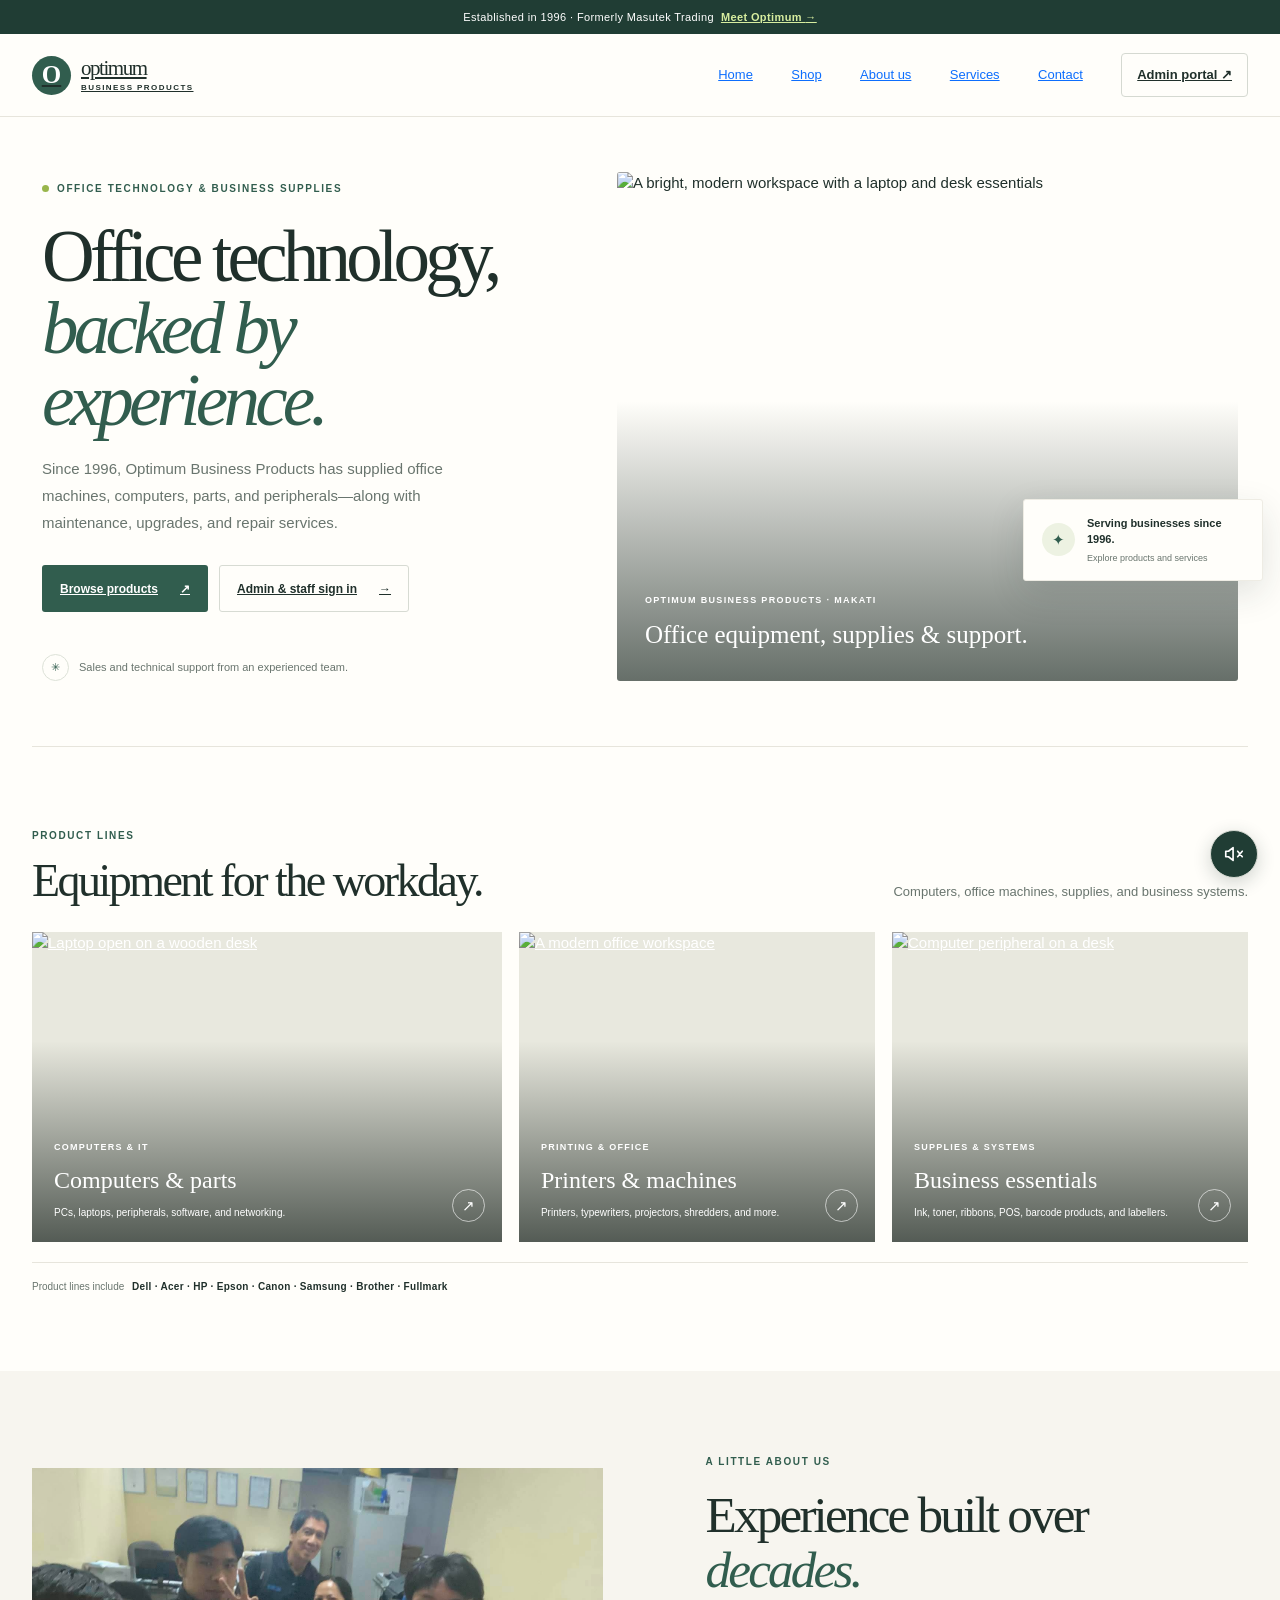
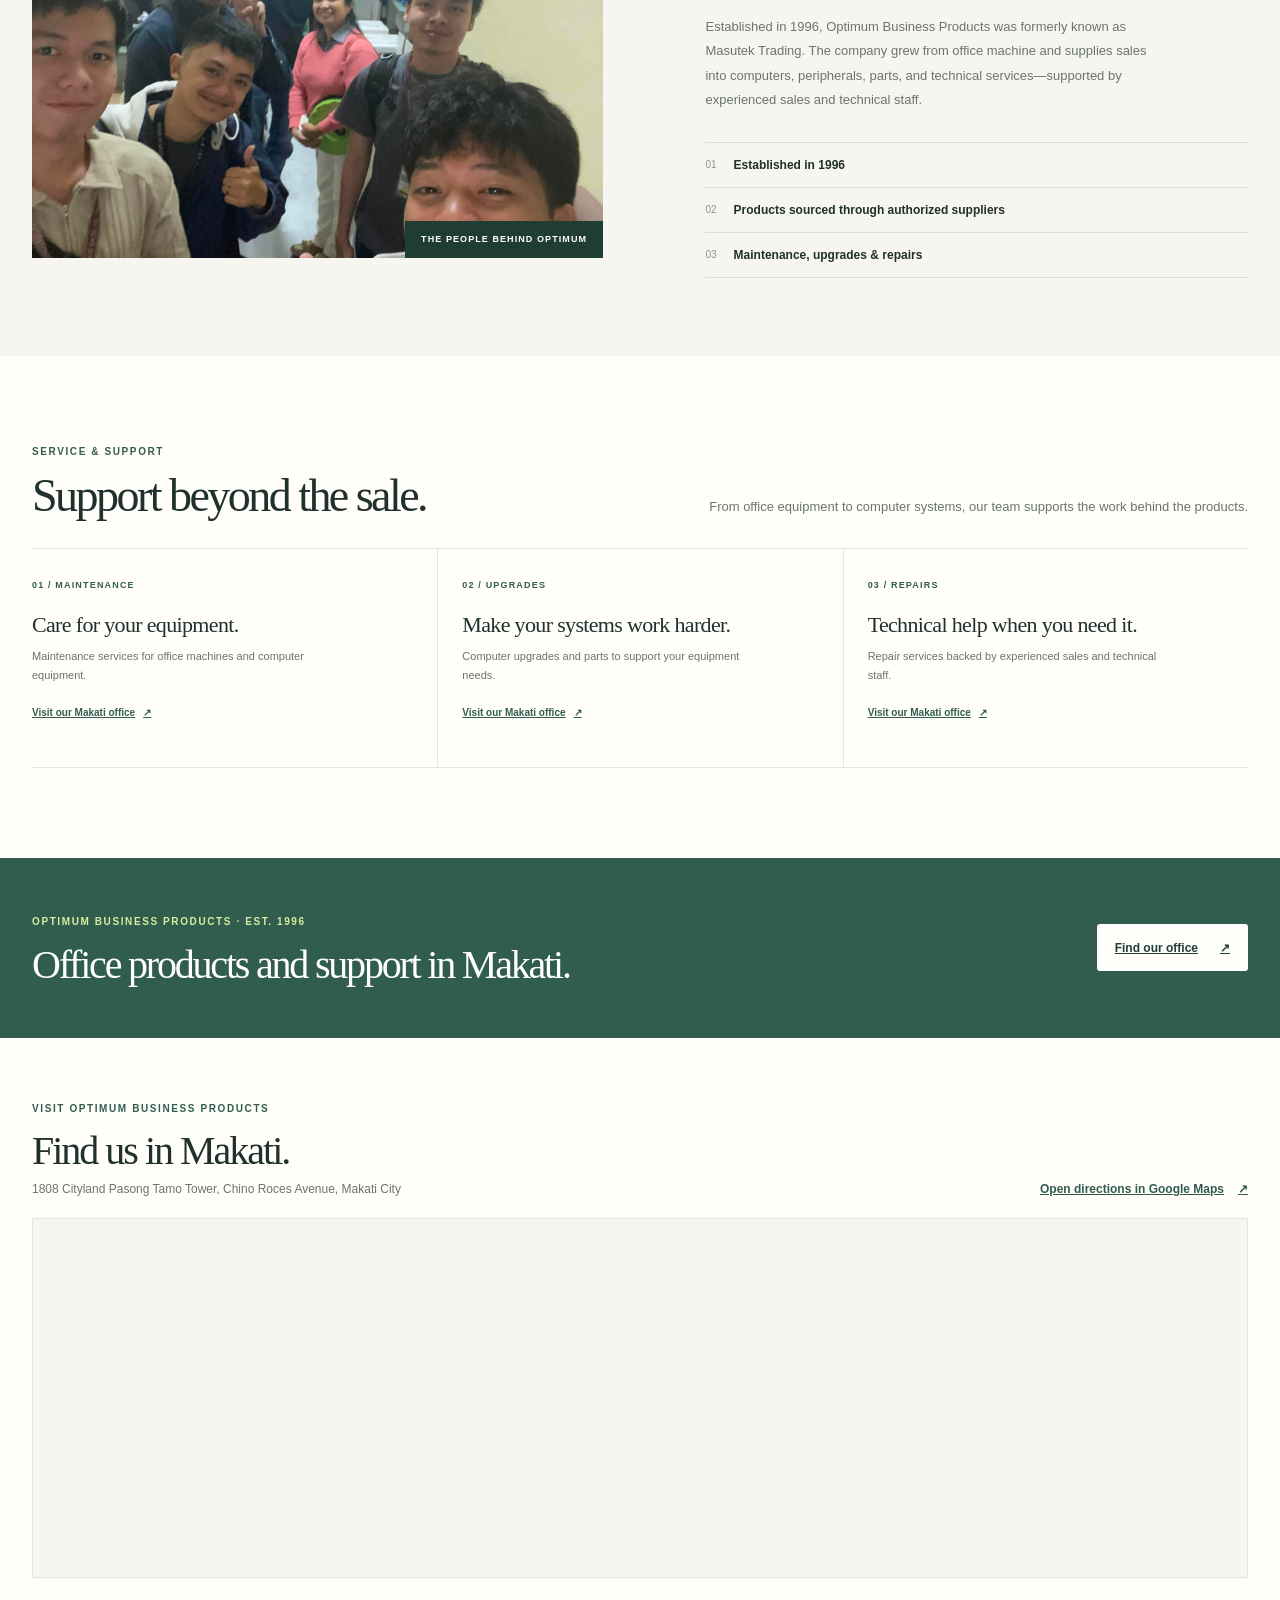
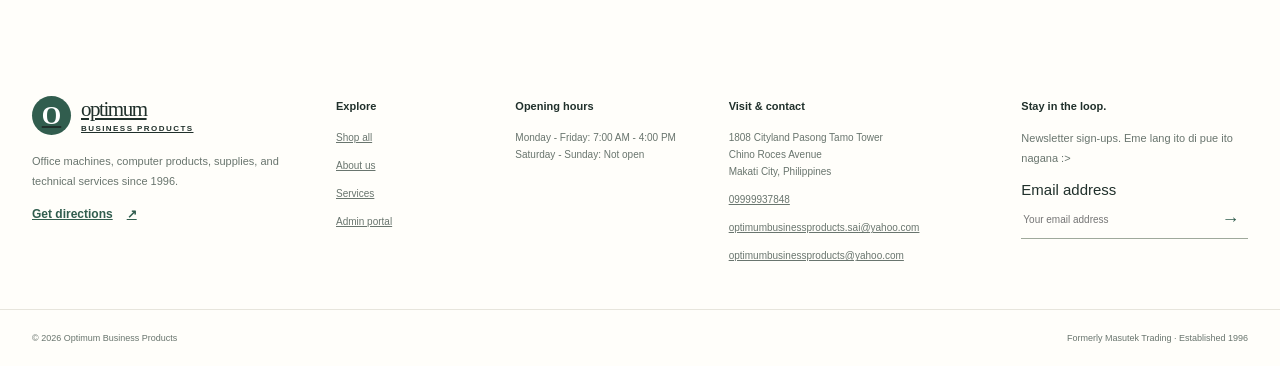
==== commit f71c0f1c: "finale" ====
--- a/OBP_website/index.html
+++ b/OBP_website/index.html
@@ -9,8 +9,13 @@
     />
     <title>Optimum Business Products · Office Technology &amp; Supplies</title>
     <link rel="preconnect" href="https://images.unsplash.com" />
+    <link
+      href="https://cdn.jsdelivr.net/npm/bootstrap@5.3.3/dist/css/bootstrap.min.css"
+      rel="stylesheet"
+      integrity="sha384-QWTKZyjpPEjISv5WaRU9OFeRpok6YctnYmDr5pNlyT2bRjXh0JMhjY6hW+ALEwIH"
+      crossorigin="anonymous"
+    />
     <link rel="stylesheet" href="/OBP_website/styles.css" />
-    <script src="https://cdn.tailwindcss.com"></script>
     <script src="/OBP_website/script.js" defer></script>
   </head>
   <body class="storefront">
@@ -19,7 +24,7 @@
       <a href="#about">Meet Optimum <span aria-hidden="true">→</span></a>
     </div>
     <header class="store-header">
-      <div class="store-header-inner mx-auto flex items-center justify-between">
+      <div class="store-header-inner d-flex align-items-center justify-content-between">
         <a class="store-brand" href="/" aria-label="Optimum Business Products home">
           <span class="store-brand-mark" aria-hidden="true">O</span>
           <span class="store-brand-name">optimum<small>BUSINESS PRODUCTS</small></span>
@@ -45,7 +50,7 @@
     </header>
 
     <main>
-      <section class="store-hero mx-auto grid grid-cols-1 items-center md:grid-cols-2">
+      <section class="store-hero">
         <div class="store-hero-copy">
           <span class="store-eyebrow"><span></span> OFFICE TECHNOLOGY &amp; BUSINESS SUPPLIES</span>
           <h1>Office technology, <em>backed by experience.</em></h1>
@@ -92,7 +97,7 @@
           </div>
           <p>Computers, office machines, supplies, and business systems.</p>
         </div>
-        <div class="store-category-grid grid grid-cols-1 md:grid-cols-2 lg:grid-cols-3">
+        <div class="store-category-grid">
           <a class="store-category-card store-category-wide" href="/OBP_website/products.html?category=Computers%20%26%20parts#products">
             <img
               src="https://images.unsplash.com/photo-1496181133206-80ce9b88a853?auto=format&fit=crop&w=1000&q=80"
@@ -138,7 +143,7 @@
         </p>
       </section>
 
-      <section id="about" class="store-about grid grid-cols-1 items-center md:grid-cols-2">
+      <section id="about" class="store-about">
         <div class="store-about-image">
           <img
             src="/OBP_website/assets/about-team.png"
@@ -172,7 +177,7 @@
           </div>
           <p>From office equipment to computer systems, our team supports the work behind the products.</p>
         </div>
-        <div class="store-service-grid grid grid-cols-1 md:grid-cols-3">
+        <div class="store-service-grid">
           <article class="store-service-card">
             <span class="store-service-label">01 / MAINTENANCE</span>
             <h3>Care for your equipment.</h3>
@@ -231,7 +236,7 @@
     </section>
 
     <footer id="contact" class="store-footer">
-      <div class="store-footer-main grid grid-cols-2 md:grid-cols-2 lg:grid-cols-5">
+      <div class="store-footer-main">
         <div class="store-footer-brand">
           <a class="store-brand" href="/" aria-label="Optimum Business Products home">
             <span class="store-brand-mark" aria-hidden="true">O</span>
@@ -266,7 +271,7 @@
         </div>
         <div class="store-footer-newsletter">
           <h2>Stay in the loop.</h2>
-          <p>Newsletter sign-ups are not connected in this demo; this form does not save email addresses.</p>
+          <p>Newsletter sign-ups. Eme lang ito di pue ito nagana :></p>
           <form id="newsletter-form" class="store-newsletter-form">
             <label class="sr-only" for="newsletter-email">Email address</label>
             <div class="store-newsletter-input">
--- a/OBP_website/styles.css
+++ b/OBP_website/styles.css
@@ -513,9 +513,6 @@
   color: var(--store-muted);
   font-size: 11px;
 }
-.store-catalog-footer-grid {
-  grid-template-columns: repeat(4, minmax(0, 1fr));
-}
 .store-catalog-note {
   margin: -7px 0 20px;
   padding: 12px 14px;
@@ -854,6 +851,9 @@
   margin: 0 auto;
   padding: 54px 0 45px;
 }
+.store-catalog-footer-grid {
+  grid-template-columns: repeat(4, minmax(0, 1fr));
+}
 .store-footer-brand > p,
 .store-footer-column > p,
 .store-footer-column address,
@@ -988,6 +988,9 @@
   .store-footer-main {
     grid-template-columns: repeat(2, minmax(0, 1fr));
     gap: 30px 24px;
+  }
+  .store-catalog-footer-grid {
+    grid-template-columns: repeat(2, minmax(0, 1fr));
   }
   .store-footer-brand {
     grid-column: span 2;
